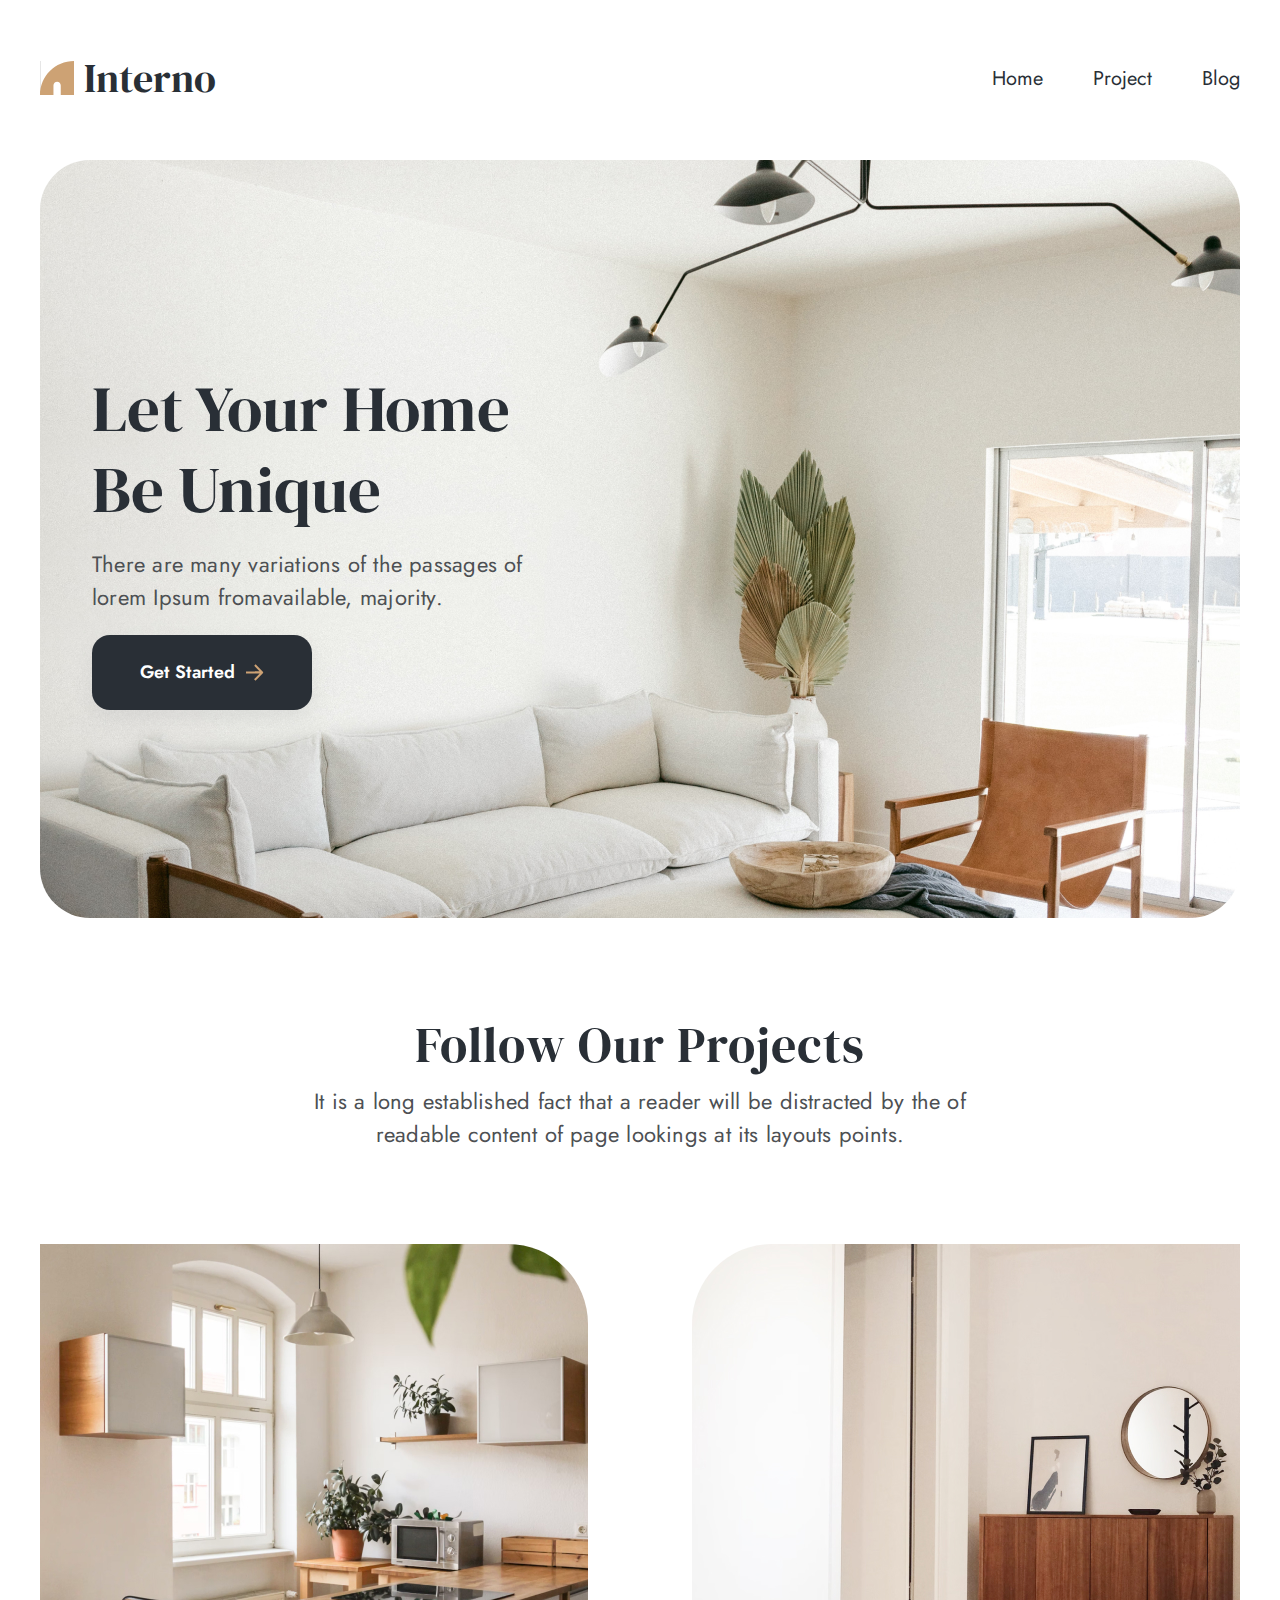
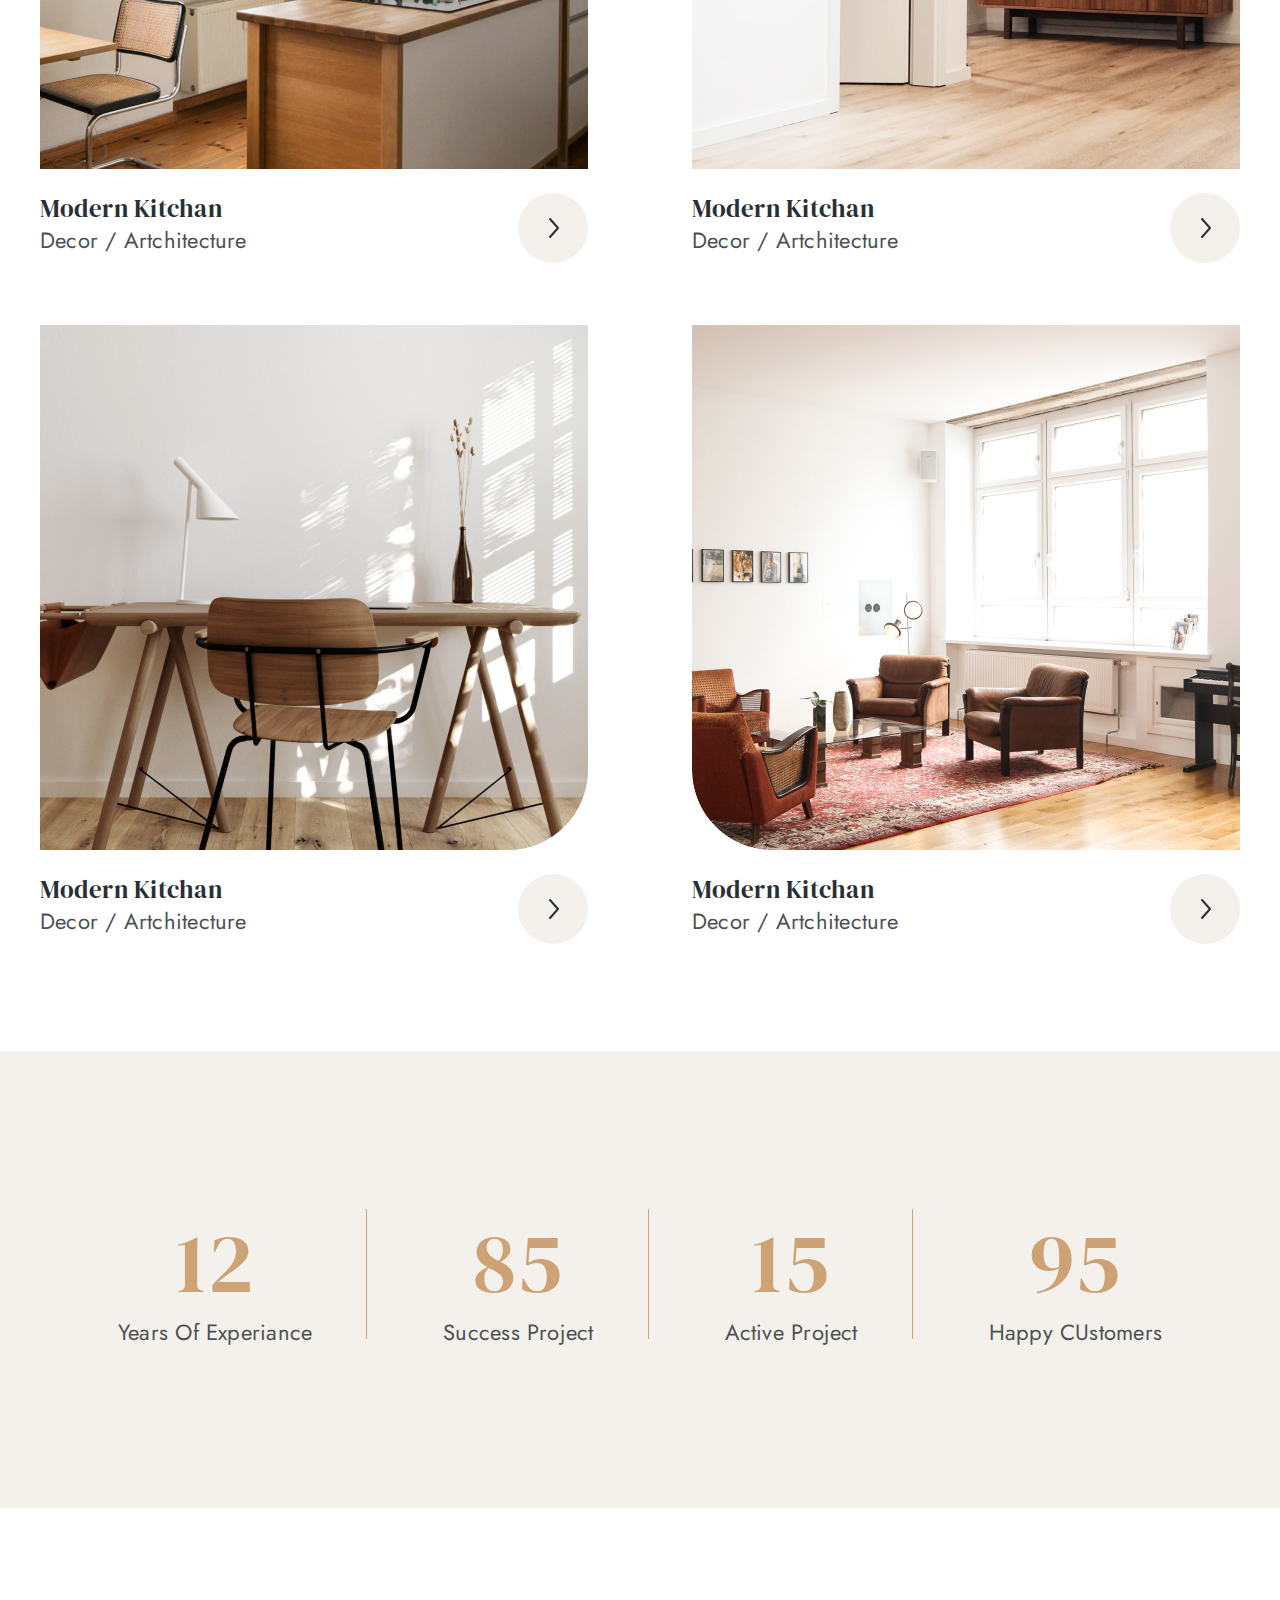
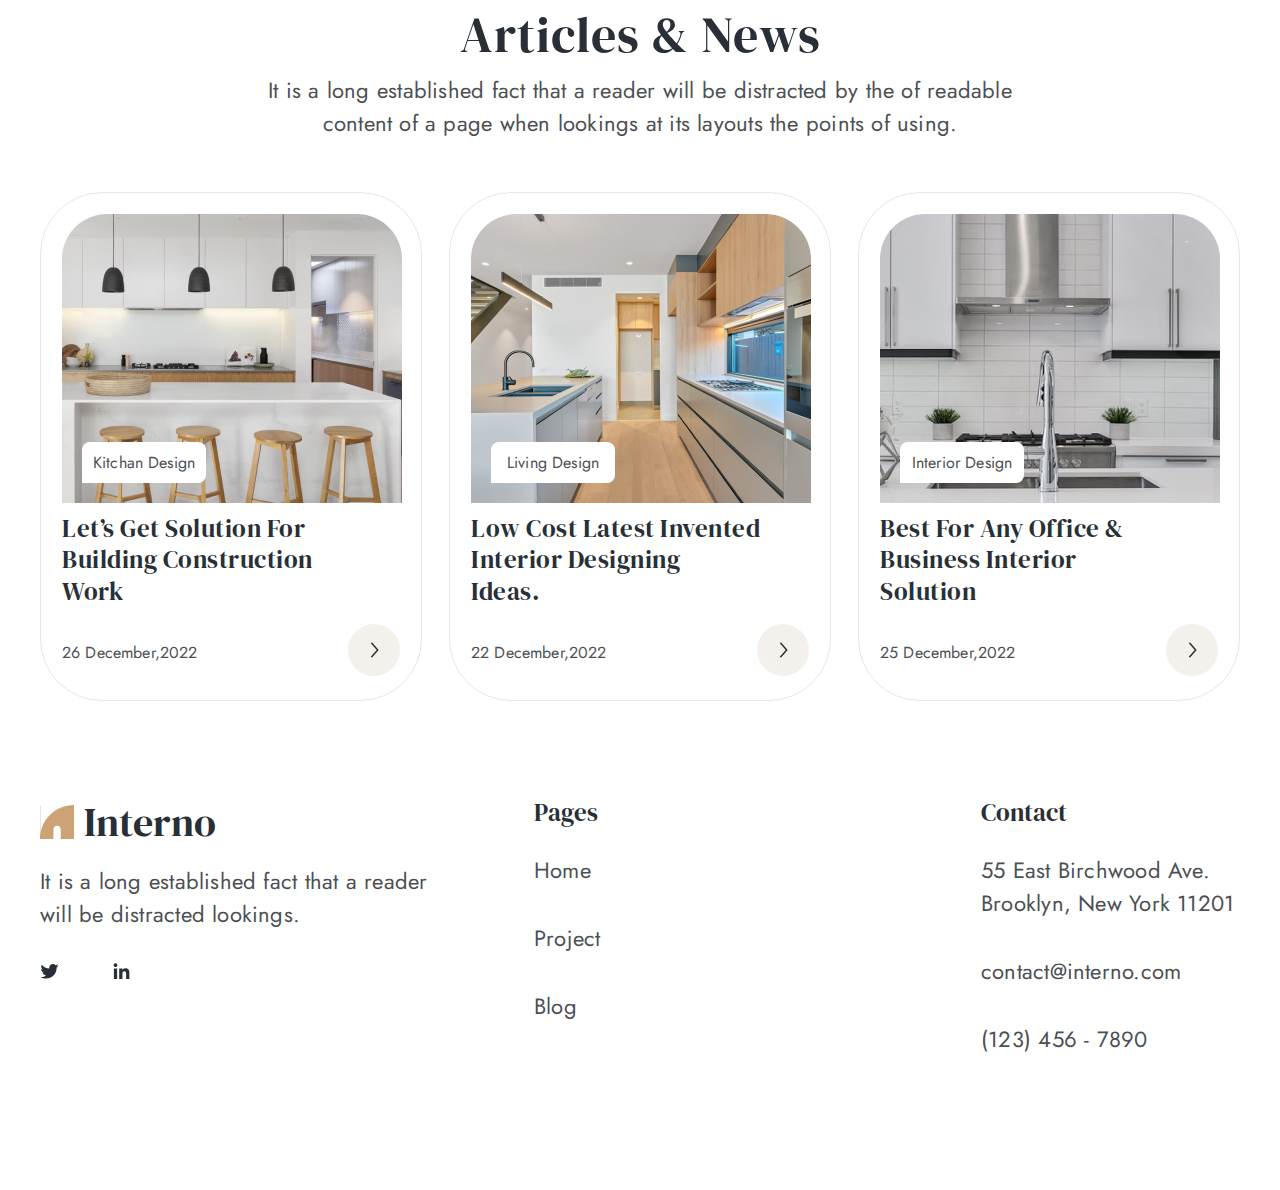
==== index.html @ dd5e8801 "feat: create index page, add content and styles" ====
<!doctype html>
<html lang="en">
<head>
    <meta charset="UTF-8">
    <meta name="viewport"
          content="width=device-width, user-scalable=no, initial-scale=1.0, maximum-scale=1.0, minimum-scale=1.0">
    <meta http-equiv="X-UA-Compatible" content="ie=edge">
    <link rel="preconnect" href="https://fonts.googleapis.com">
    <link rel="preconnect" href="https://fonts.gstatic.com" crossorigin>
    <link href="https://fonts.googleapis.com/css2?family=DM+Serif+Display&family=Jost:wght@400;600&display=swap" rel="stylesheet">
    <link rel="stylesheet" href="./style/style.css">
    <title>Document</title>
</head>
<body>
<header class="header container">
    <div class="logo">
        <img src="./img/icons/Logo.svg" alt="logo" class="logo">
        <p class="logo_text">Interno</p>
    </div>
    <div class="nav">
        <ul class="nav__lists">
            <li><a href="" class="nav__link">Home</a></li>
            <li><a href="" class="nav__link">Project</a></li>
            <li><a href="" class="nav__link">Blog</a></li>
        </ul>
    </div>
</header>
</body>
<main class="main">
    <section class="top container">
        <h1 class="title">Let Your Home
            Be Unique</h1>
        <p class="top__text">There are many variations of the passages of
            lorem Ipsum fromavailable, majority.</p>
        <div class="button">
            <div class="button_text">
                <p button__text>Get Started</p>
                <img src="./img/icons/arrow.svg">
            </div>
        </div>
    </section>
    <section class="ourProject container">
        <h2 class="subtitle">Follow Our Projects</h2>
        <p class="ourProject__text">It is a long established fact that a reader will be distracted by the of readable content of page  lookings at its layouts  points.</p>
        <div class="project__box">
            <div class="ourProject__elem">
                <div class="project__image project__image1"></div>
                 <div class="subcontent_box">
                     <div class="subtitle-box">
                         <h3 class="elem__subtitle">Modern Kitchan</h3>
                         <p class="elem__text">Decor / Artchitecture</p>
                     </div>
                     <div class="ourProject__btn">
                         <img src="./img/icons/project_btn.svg">
                     </div>
                 </div>
            </div>
            <div class="ourProject__elem">
                <div class="project__image project__image2"></div>
                 <div class="subcontent_box">
                     <div class="subtitle-box">
                         <h3 class="elem__subtitle">Modern Kitchan</h3>
                         <p class="elem__text">Decor / Artchitecture</p>
                     </div>
                     <div class="ourProject__btn">
                         <img src="./img/icons/project_btn.svg">
                     </div>
                 </div>
            </div>
            <div class="ourProject__elem">
                <div class="project__image project__image3"></div>
                 <div class="subcontent_box">
                     <div class="subtitle-box">
                         <h3 class="elem__subtitle">Modern Kitchan</h3>
                         <p class="elem__text">Decor / Artchitecture</p>
                     </div>
                     <div class="ourProject__btn">
                         <img src="./img/icons/project_btn.svg">
                     </div>
                 </div>
            </div>
            <div class="ourProject__elem">
                <div class="project__image project__image4"></div>
                 <div class="subcontent_box">
                     <div class="subtitle-box">
                         <h3 class="elem__subtitle">Modern Kitchan</h3>
                         <p class="elem__text">Decor / Artchitecture</p>
                     </div>
                     <div class="ourProject__btn">
                         <img src="./img/icons/project_btn.svg">
                     </div>
                 </div>
            </div>
        </div>
    </section>
    <div class="counter_bg">
        <div class="counter container">
            <div class="counter__elem">
                <div class="counter-box">
                    <p class="counter__value">12</p>
                    <p class="counter__text">Years Of Experiance</p>
                </div>
            </div>
            <div class="counter__elem">
                <div class="counter-box">
                    <p class="counter__value">85</p>
                    <p class="counter__text">Success Project</p>
                </div>
            </div>
            <div class="counter__elem">
                <div class="counter-box">
                    <p class="counter__value">15</p>
                    <p class="counter__text">Active Project</p>
                </div>
            </div>
            <div class="counter__elem">
                <div class="counter-box">
                    <p class="counter__value">95</p>
                    <p class="counter__text">Happy CUstomers</p>
                </div>
            </div>
        </div>
    </div>
    <section class="articles container">
        <h2 class="subtitle">Articles & News</h2>
        <p class="article__text">It is a long established fact that a reader will be distracted by the of readable content of a page when lookings at its layouts the points of using.</p>
        <div class="articles__cards">
            <div class="articles__elem">
                <div class="articles__image articles__image1">
                    <div class="articles__label">
                        <div class="label__text">Kitchan Design</div>
                    </div>
                </div>
                <div class="articles__subtitle">Let’s Get Solution For Building Construction<br>Work</div>
                <div class="date_btn-box">
                    <div class="articles__date">26 December,2022 </div>
                    <div class="articles__btn"><img class="articles__btn" src="./img/icons/project_btn.svg" alt=""></div>
                </div>
            </div>
            <div class="articles__elem">
                <div class="articles__image articles__image2">
                    <div class="articles__label">
                        <div class="label__text">Living Design</div>
                    </div>
                </div>
                <div class="articles__subtitle">Low Cost Latest Invented Interior Designing<br>
                    Ideas.</div>
                <div class="date_btn-box">
                    <div class="articles__date">22 December,2022 </div>
                    <div class="articles__btn"><img class="articles__btn" src="./img/icons/project_btn.svg" alt=""></div>
                </div>
            </div>
            <div class="articles__elem">
                <div class="articles__image articles__image3">
                    <div class="articles__label">
                        <div class="label__text">Interior Design</div>
                    </div>
                </div>
                <div class="articles__subtitle">Best For Any Office & Business Interior<br>
                    Solution</div>
                <div class="date_btn-box">
                    <div class="articles__date">25 December,2022 </div>
                    <div class="articles__btn"><img class="articles__btn" src="./img/icons/project_btn.svg" alt=""></div>
                </div>
            </div>
        </div>
    </section>
</main>
<footer class="footer container">
    <div class="footer__content">
        <div class="logo">
            <img src="./img/icons/Logo.svg" alt="logo" class="logo">
            <p class="logo_text">Interno</p>
        </div>
        <p class="footer__text text-margin">
            It is a long established fact that a reader will be distracted lookings.
        </p>
        <ul class="footer__links">
            <li>
                <a href="#">
                    <svg width="19" height="16" viewBox="0 0 19 16" fill="none" xmlns="http://www.w3.org/2000/svg">
                    <path d="M16.6367 4.59375C17.3398 4.06641 17.9727 3.43359 18.4648 2.69531C17.832 2.97656 17.0938 3.1875 16.3555 3.25781C17.1289 2.80078 17.6914 2.09766 17.9727 1.21875C17.2695 1.64062 16.4609 1.95703 15.6523 2.13281C14.9492 1.39453 14 0.972656 12.9453 0.972656C10.9062 0.972656 9.25391 2.625 9.25391 4.66406C9.25391 4.94531 9.28906 5.22656 9.35938 5.50781C6.30078 5.33203 3.55859 3.85547 1.73047 1.64062C1.41406 2.16797 1.23828 2.80078 1.23828 3.50391C1.23828 4.76953 1.87109 5.89453 2.89062 6.5625C2.29297 6.52734 1.69531 6.38672 1.20312 6.10547V6.14062C1.20312 7.93359 2.46875 9.41016 4.15625 9.76172C3.875 9.83203 3.52344 9.90234 3.20703 9.90234C2.96094 9.90234 2.75 9.86719 2.50391 9.83203C2.96094 11.3086 4.33203 12.3633 5.94922 12.3984C4.68359 13.3828 3.10156 13.9805 1.37891 13.9805C1.0625 13.9805 0.78125 13.9453 0.5 13.9102C2.11719 14.9648 4.05078 15.5625 6.16016 15.5625C12.9453 15.5625 16.6367 9.97266 16.6367 5.08594C16.6367 4.91016 16.6367 4.76953 16.6367 4.59375Z" fill="#292F36"/>
                </svg>
                </a>
            </li>
            <li>
                <a href="#">
                    <svg width="17" height="16" viewBox="0 0 17 16" fill="none" xmlns="http://www.w3.org/2000/svg">
                        <path d="M4.14062 16V5.48828H0.871094V16H4.14062ZM2.48828 4.08203C3.54297 4.08203 4.38672 3.20312 4.38672 2.14844C4.38672 1.12891 3.54297 0.285156 2.48828 0.285156C1.46875 0.285156 0.625 1.12891 0.625 2.14844C0.625 3.20312 1.46875 4.08203 2.48828 4.08203ZM16.3398 16H16.375V10.2344C16.375 7.42188 15.7422 5.24219 12.4375 5.24219C10.8555 5.24219 9.80078 6.12109 9.34375 6.92969H9.30859V5.48828H6.17969V16H9.44922V10.7969C9.44922 9.42578 9.69531 8.125 11.3828 8.125C13.0703 8.125 13.1055 9.67188 13.1055 10.9023V16H16.3398Z" fill="#292F36"/>
                    </svg>
                </a>
            </li>
        </ul>
    </div>
    <div class="footer__pages">
        <p class="footer__title">Pages</p>
        <ul class="footer__pages-flex">
            <li><a class="footer__text" href="#">Home</a></li>
            <li><a class="footer__text" href="#">Project</a></li>
            <li><a class="footer__text" href="#">Blog</a></li>
        </ul>
    </div>
    <div class="footer__services"></div>
    <div class="footer__contacts">
        <p class="footer__title">Contact</p>
        <div class="footer__contacts-flex">
            <a class="footer__text contacts-text" href="#">55 East Birchwood Ave. Brooklyn, New York 11201</a>
            <a class="footer__text" href="mailto:polinaoioi67@gmail.com">contact@interno.com
            </a>
            <a class="footer__text" href="tel:+90000000">(123) 456 - 7890</a>
        </div>
    </div>
</footer>
</html>
---- style/style.css ----
* {
    margin: 0;
    padding: 0;
    box-sizing: border-box;
}
body {
    font-weight: 400;
    /*font-family: 'DM Serif Display', serif;*/
    font-family: 'Jost', sans-serif;
}

.container {
    max-width: 1240px;
    padding: 0 20px;
    margin: 0 auto;
}
.header {
    height: 156px;
    margin-bottom: 4px;
    align-items: center;
    display: flex;
    justify-content: space-between;
}
.logo {
    display: flex;
    align-items: center;
    gap: 10px;
}
.logo_text {
    color: #292F36;
    font-family: 'DM Serif Display', serif;
    font-size: 40px;
    font-style: normal;
    font-weight: 400;
    line-height: 125%;
}
.nav__lists {
    color: #292F36;
    font-size: 20px;
    font-style: normal;
    font-weight: 400;
    line-height: 125%;
    display: flex;
    gap: 50px;

}
li {
    list-style-type: none;
}
a {
    text-decoration: none;
    color: #292F36;
}
a:active {
    color: #292F36;
}

.top {
    max-width: 1200px;
    height: 758px;
    background: url(../img/index_image/top_bg.png), lightgray 50% / cover no-repeat;
    border-radius: 50px;
    padding-top: 208px;
    padding-left: 52px;
    margin-bottom: 96px;
}
.title {
    margin-bottom: 18px;
    color: #292F36;
    font-family: 'DM Serif Display', serif;
    font-size: 65px;
    font-weight: 400;
    line-height: 125%;
    width: 434px;
    height: 162px;
}
.top__text, .ourProject__text {
    width: 433px;
    color: #4D5053;
    font-size: 22px;
    font-style: normal;
    font-weight: 400;
    line-height: 150%;
    letter-spacing: 0.22px;
    margin-bottom: 21px;
}
.button {
    width: 220px;
    padding: 26px 0 26px 0;
    display: flex;
    justify-content: center;
    align-items: center;
    border-radius: 18px;
    background: #292F36;
    box-shadow: 0 10px 20px 0 rgba(192, 192, 192, 0.35);
}
.button_text {
    display: flex;
    gap: 10px;
    color: #FFF;
    text-align: center;
    font-size: 18px;
    font-weight: 600;
    line-height: 125%; /* 22.5px */
    letter-spacing: 0.36px;
}
.ourProject {
    display: flex;
    flex-direction: column;
    align-items: center;
    padding-bottom: 101px;
}
.subtitle {
    color: #292F36;
    text-align: center;
    font-family: 'DM Serif Display', serif;
    font-size: 50px;
    font-weight: 400;
    line-height: 125%;
    letter-spacing: 1px;
    margin-bottom: 8px;
}
.ourProject__text {
    text-align: center;
    width: 737px;
    margin-bottom: 93px;

}
.project__box {
    display: flex;
    justify-content: space-between;
    flex-wrap: wrap;
    row-gap: 56px;
}
.project__image {
    width: 548px;
    height: 525px;
    margin-bottom: 24px;
}
.project__image1 {
    border-radius: 0 80px 0 0;
    background: url(../img/index_image/project_1.jpg), lightgray 50% / cover no-repeat;
}
.project__image2 {
    border-radius: 80px 0 0  0;
    background: url(../img/index_image/project_2.jpg), lightgray 50% / cover no-repeat;
}
.project__image3 {
    border-radius: 0 0 80px 0;
    background: url(../img/index_image/project_3.jpg), lightgray 50% / cover no-repeat;
}
.project__image4 {
    border-radius: 0 0 0 80px;
    background: url(../img/index_image/project_4.jpg), lightgray 50% / cover no-repeat;
}
.elem__subtitle {
    color: #292F36;
    font-family: 'DM Serif Display', serif;
    font-size: 25px;
    font-style: normal;
    font-weight: 400;
    line-height: 125%; /* 31.25px */
    letter-spacing: 0.5px;
}
.elem__text {
    color: #4D5053;
    font-size: 22px;
    font-style: normal;
    font-weight: 400;
    line-height: 150%;
    letter-spacing: 0.22px;
}
.subcontent_box {
    display: flex;
    justify-content: space-between;
}
.counter_bg {
    background-color: #F4F0EC;
    margin-bottom: 96px;
}

.counter {
    display: flex;
    justify-content: center;
    align-items: center;
    gap: 76px;
    height: 457px;
}
.counter__elem:not(:last-of-type):after {
    content: '';
    display: inline-block;
    margin-left: 54px;
    height: 130px;
    background: #CDA274;
    width: 1px;
}
.counter__elem {
    display: flex;
}
.counter-box {
    display: flex;
    flex-direction: column;
    align-items: center;
}
.counter__value {
    color: #CDA274;
    font-family: 'DM Serif Display', serif;
    font-size: 85px;
    font-weight: 400;
    line-height: 125%; /* 106.25px */
    letter-spacing: 1.7px;
}
.counter__text {
    color: #4D5053;
    text-align: center;
    font-size: 22px;
    font-style: normal;
    font-weight: 400;
    line-height: 150%; /* 33px */
    letter-spacing: 0.22px;
}
/* articles*/
.articles {
    display: flex;
    flex-direction: column;
    align-items: center;
    margin-bottom: 96px;
}
.articles__cards {
    display: flex;
    justify-content: center;
    gap: 27px;
}
.article__text {
    width: 811px;
    margin-bottom: 52px;
    text-align: center;
    color: #4D5053;
    font-size: 22px;
    font-weight: 400;
    line-height: 150%;
    letter-spacing: 0.22px;
}
.articles__elem {
    width: 382px;
    display: inline-block;
    padding: 21px;
    border-radius: 62px;
    border: 1px solid #E7E7E7;
}
.articles__image {
    margin-bottom: 10px;
    padding-top: 228px;
    width: 340px;
    height: 289px;
    border-radius: 45px 45px 0 0;

}
.articles__image1 {
    background: url(../img/index_image/articles_img1.png), lightgray 50% / cover no-repeat;
}
.articles__image2 {
    background: url(../img/index_image/articles_img2.png), lightgray 50% / cover no-repeat;
}
.articles__image3 {
    background: url(../img/index_image/articles_img3.png), lightgray 50% / cover no-repeat;
}
.articles__label {
    margin-left: 20px;
    display: flex;
    align-items: center;
    justify-content: center;
    width: 124px;
    height: 41px;
    border-radius: 8px 8px 8px 0;
    background: #FFF;
    color: #4D5053;
    font-size: 16px;
    font-weight: 400;
    line-height: 150%;
    letter-spacing: 0.16px;
    text-transform: capitalize;
}
.articles__subtitle {
    width: 300px;
    margin-bottom: 20px;
    color: #292F36;
    font-family: 'DM Serif Display', serif;
    font-size: 25px;
    font-weight: 400;
    line-height: 125%; /* 31.25px */
    letter-spacing: 0.5px;
}
.date_btn-box {
    display: flex;
    justify-content: space-between;
    align-items: center;
    height: 52px;
}
.articles__date {
    color: #4D5053;
    font-size: 16px;
    font-weight: 400;
    line-height: 150%;
    letter-spacing: 0.16px;
    text-transform: capitalize;
}
.articles__btn{
    width: 52px;
}
/*footer*/
.footer {
    display: flex;
    gap: 101px;
    padding-bottom: 134px;
}
.footer__content {
    width: 393px;
}
.footer__text {
    width: 393px;
    color: #4D5053;
    font-size: 22px;
    font-weight: 400;
    line-height: 150%;
    letter-spacing: 0.22px;
}
.text-margin {
    margin-top: 18px;
    margin-bottom: 31px;
}
.footer__links {
    display: flex;
    gap: 54px;
}
.footer__title {
    color: #292F36;
    font-family: 'DM Serif Display', serif;
    font-size: 25px;
    font-style: normal;
    font-weight: 400;
    line-height: 125%;
    margin-bottom: 26px;
}
.footer__contacts {
    width: 258px;
}
.footer__pages {
    width: 125px;
}
.footer__pages-flex, .footer__contacts-flex {
    display: flex;
    flex-direction: column;
    gap: 35px;
}
.footer__contacts-flex {
    width: 258px;
}
.contacts-text {
    width: 258px;
}
.footer__services {
    width: 120px;
}
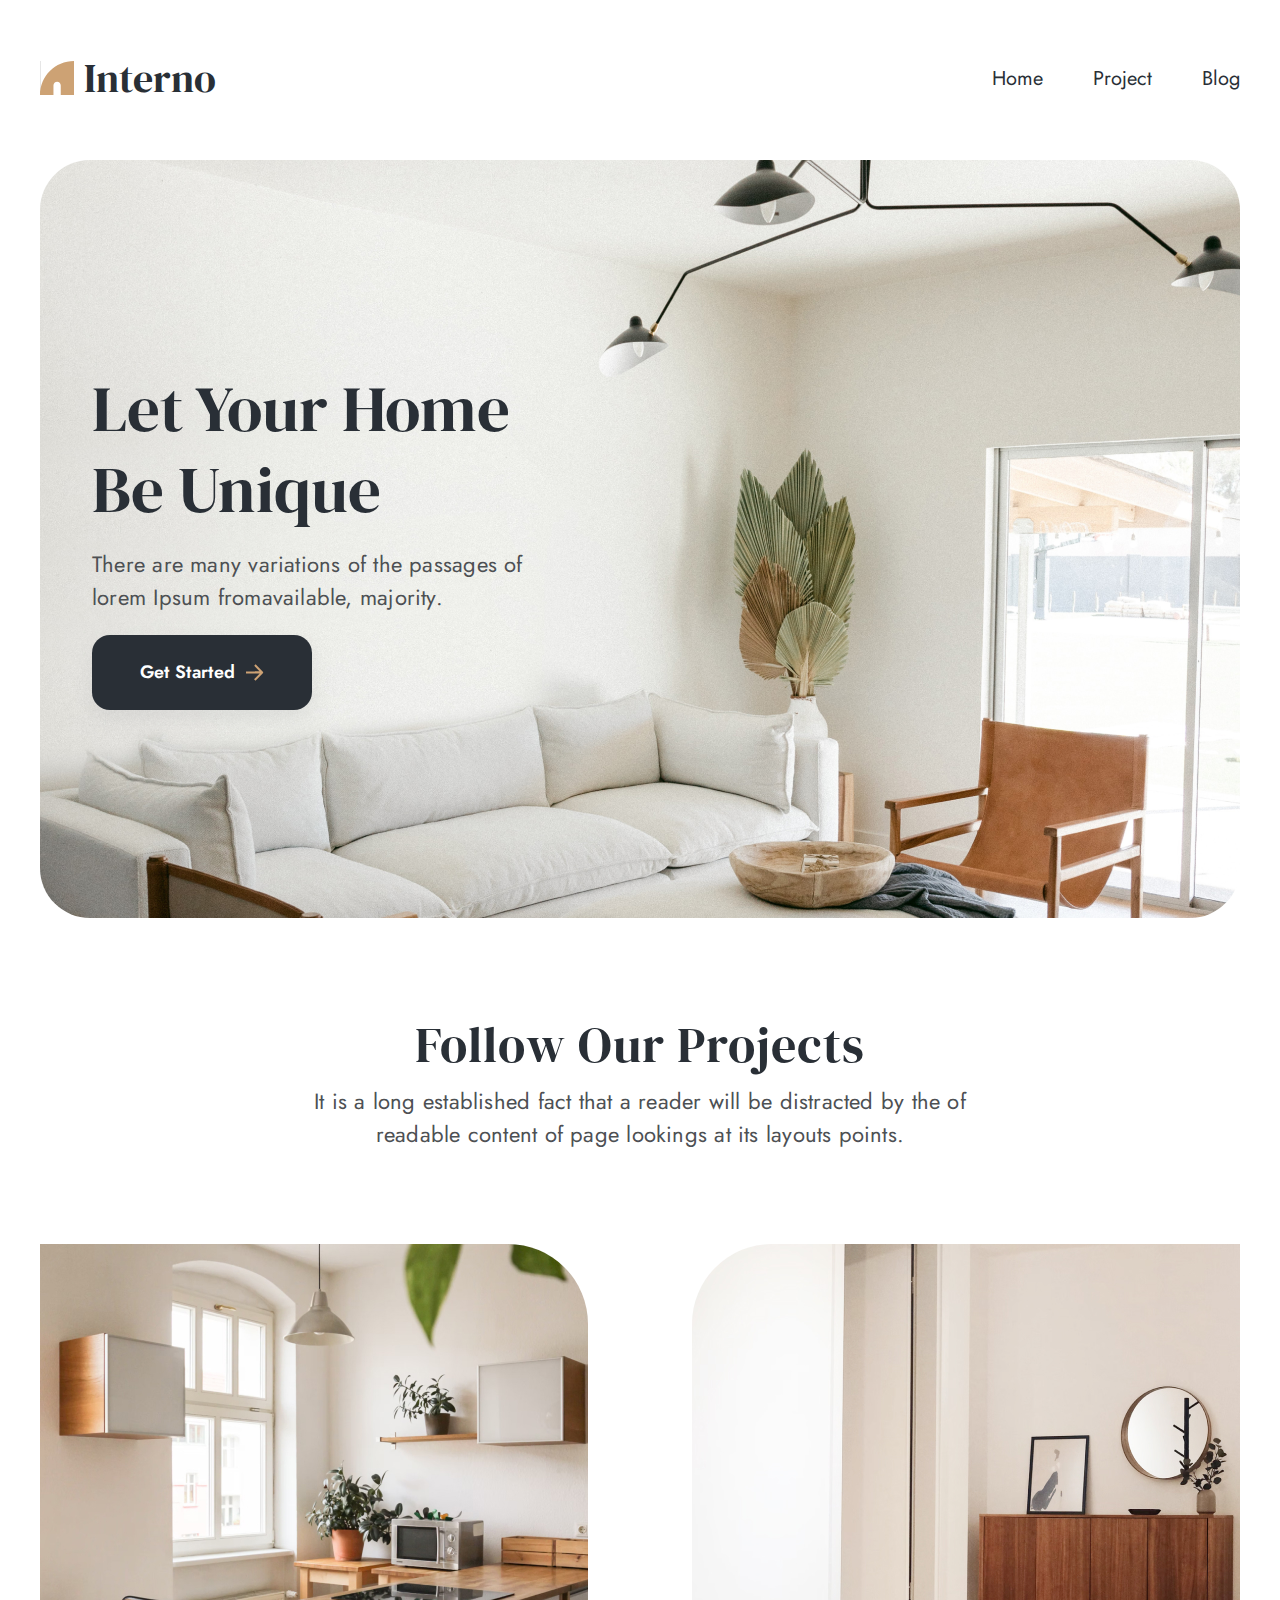
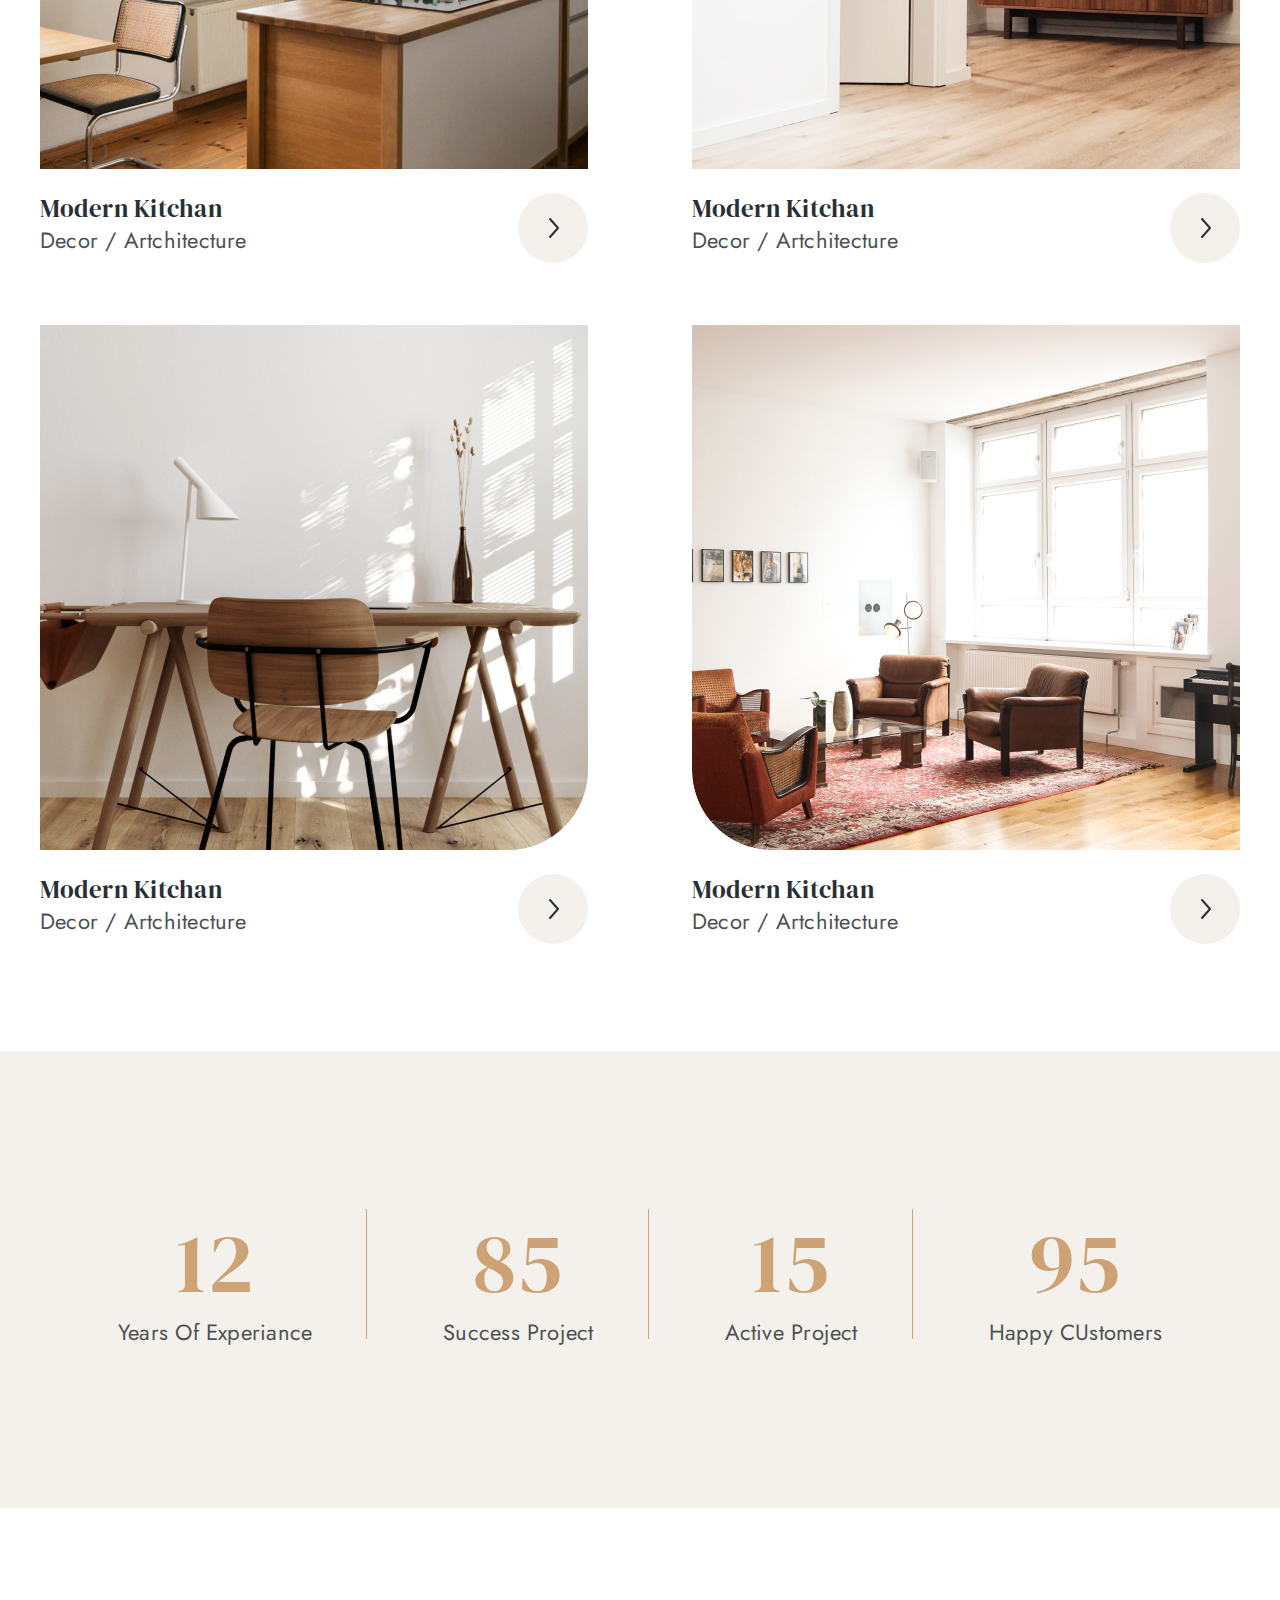
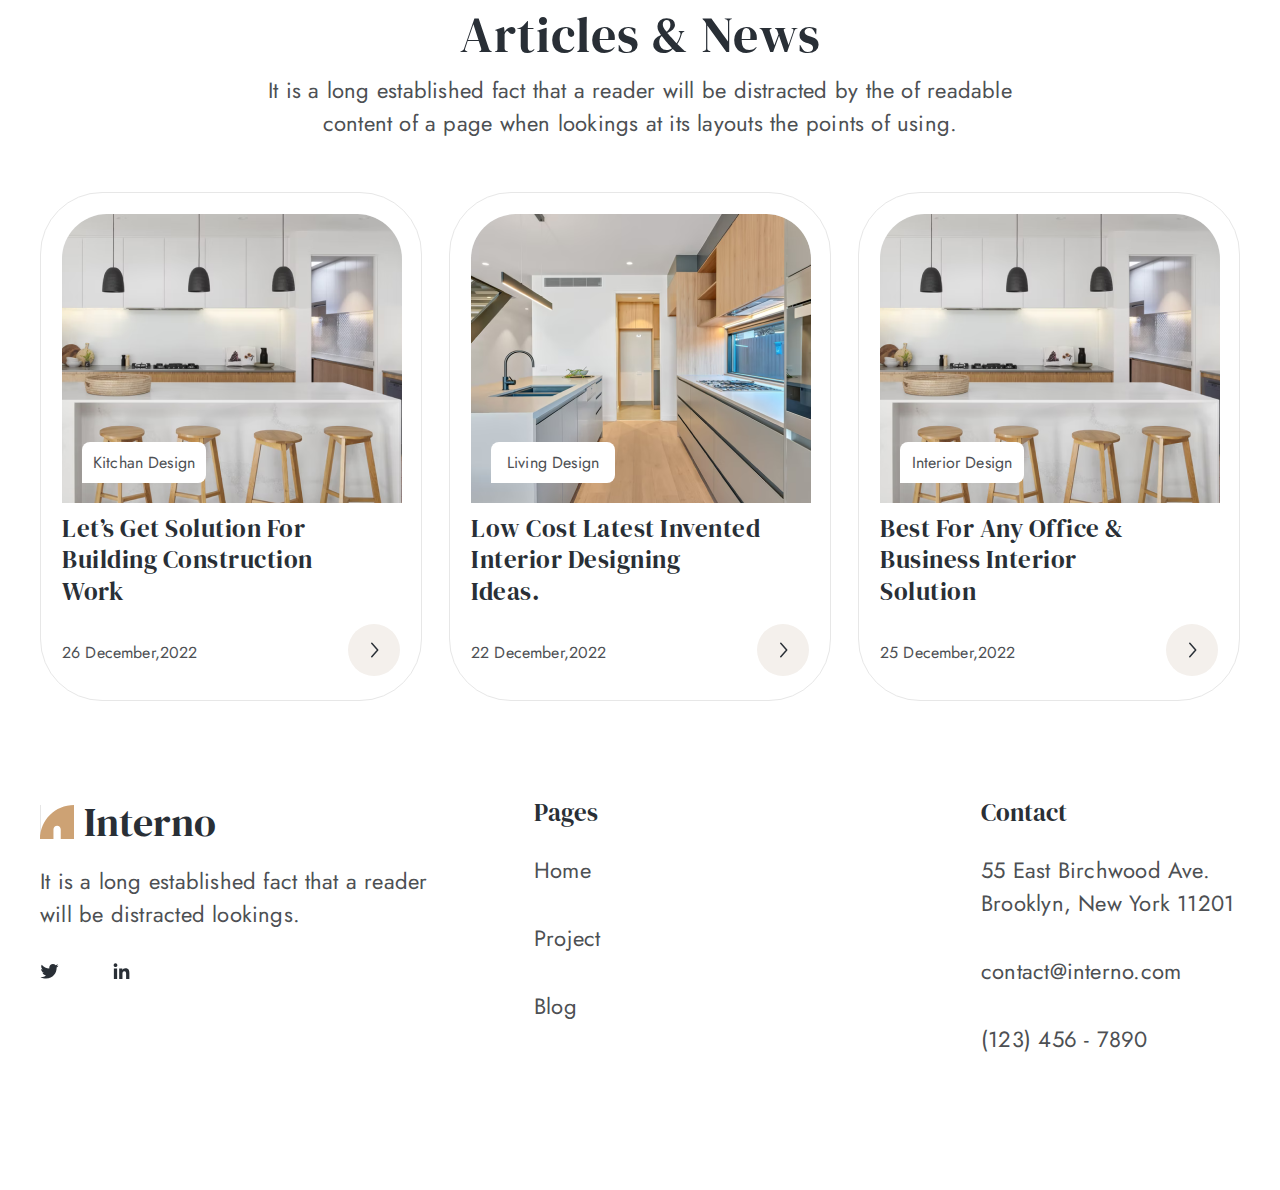
==== commit 78112724: "feat: create page blog, add content and styles" ====
--- a/index.html
+++ b/index.html
@@ -19,13 +19,12 @@
     </div>
     <div class="nav">
         <ul class="nav__lists">
-            <li><a href="" class="nav__link">Home</a></li>
-            <li><a href="" class="nav__link">Project</a></li>
-            <li><a href="" class="nav__link">Blog</a></li>
+            <li><a href="index.html" class="nav__link">Home</a></li>
+            <li><a href="#" class="nav__link">Project</a></li>
+            <li><a href="blog.html" class="nav__link">Blog</a></li>
         </ul>
     </div>
 </header>
-</body>
 <main class="main">
     <section class="top container">
         <h1 class="title">Let Your Home
@@ -151,7 +150,7 @@
                 </div>
             </div>
             <div class="articles__elem">
-                <div class="articles__image articles__image3">
+                <div class="articles__image articles__image3" style="background-image: url(img/index_image/articles_img1.png)">
                     <div class="articles__label">
                         <div class="label__text">Interior Design</div>
                     </div>
@@ -211,4 +210,5 @@
         </div>
     </div>
 </footer>
+</body>
 </html>--- a/style/style.css
+++ b/style/style.css
@@ -220,6 +220,7 @@
     letter-spacing: 0.22px;
 }
 /* articles*/
+
 .articles {
     display: flex;
     flex-direction: column;
@@ -228,6 +229,7 @@
 }
 .articles__cards {
     display: flex;
+    flex-wrap: wrap;
     justify-content: center;
     gap: 27px;
 }
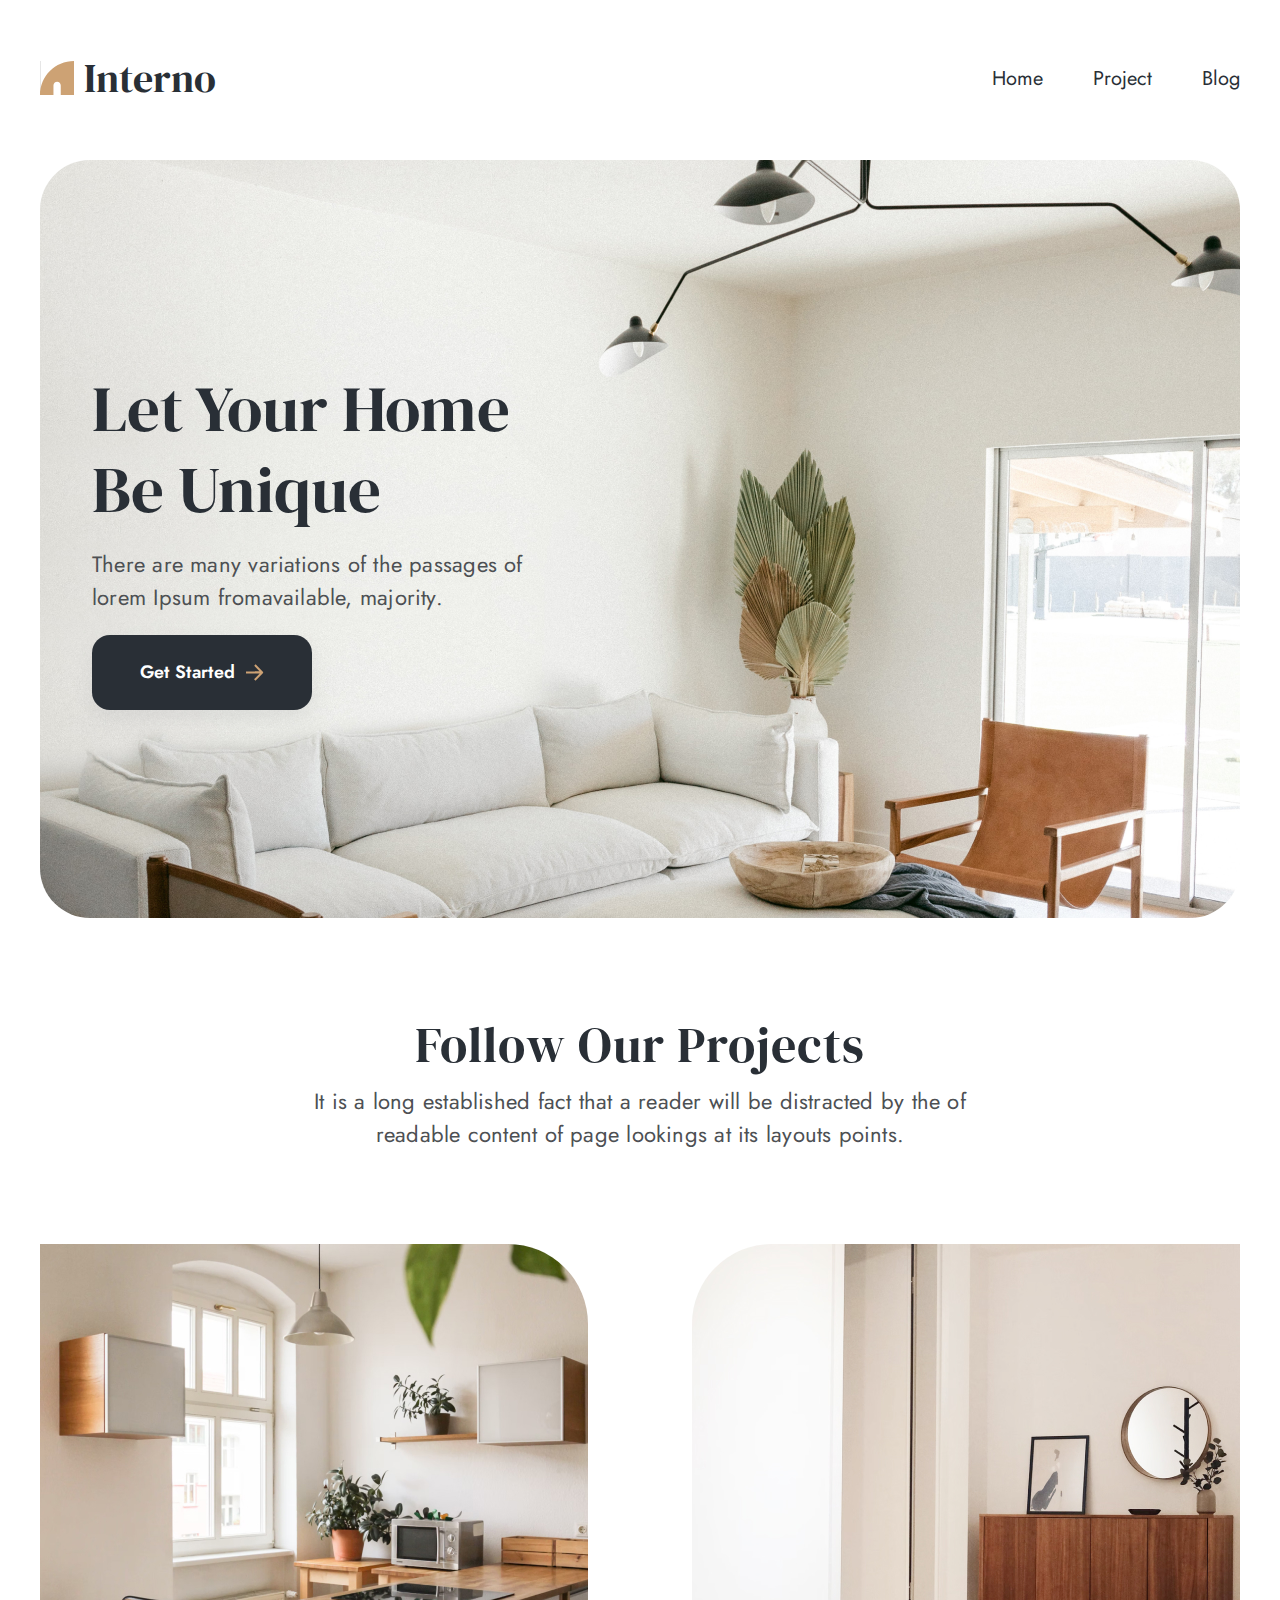
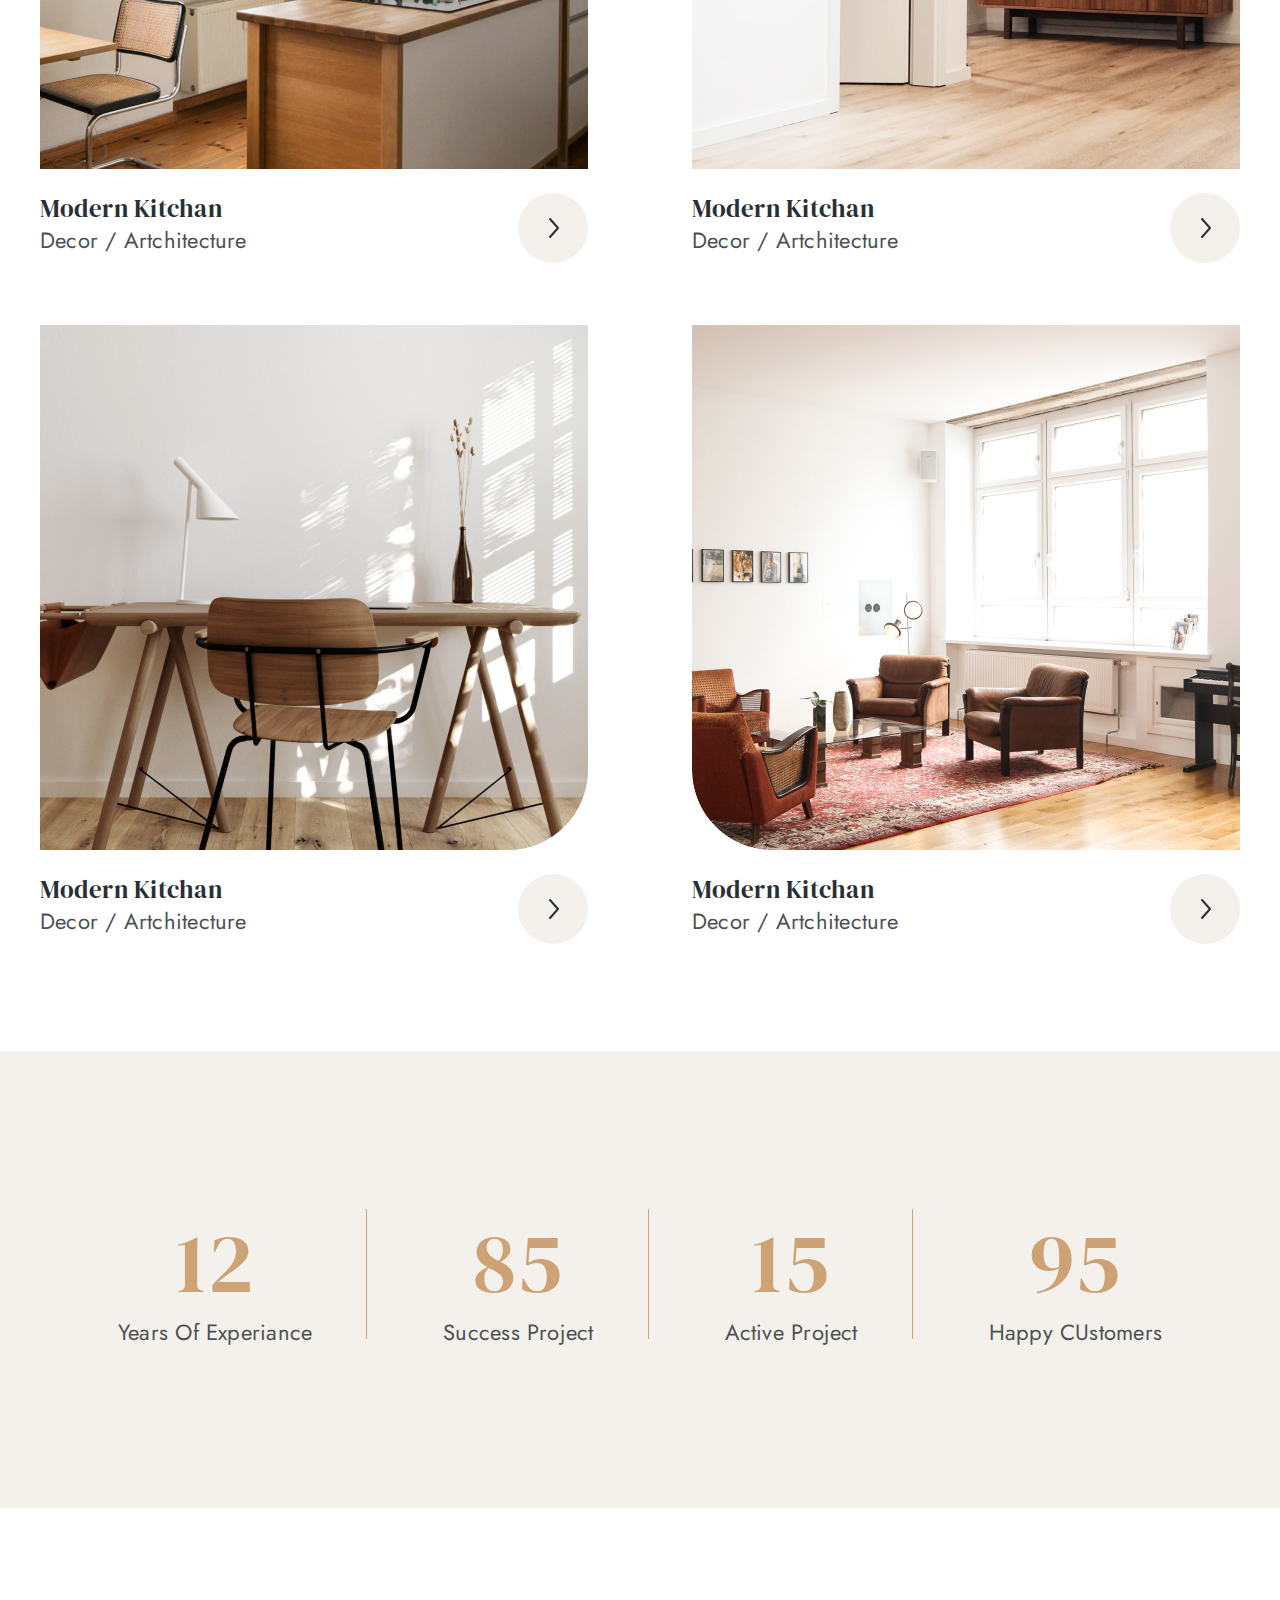
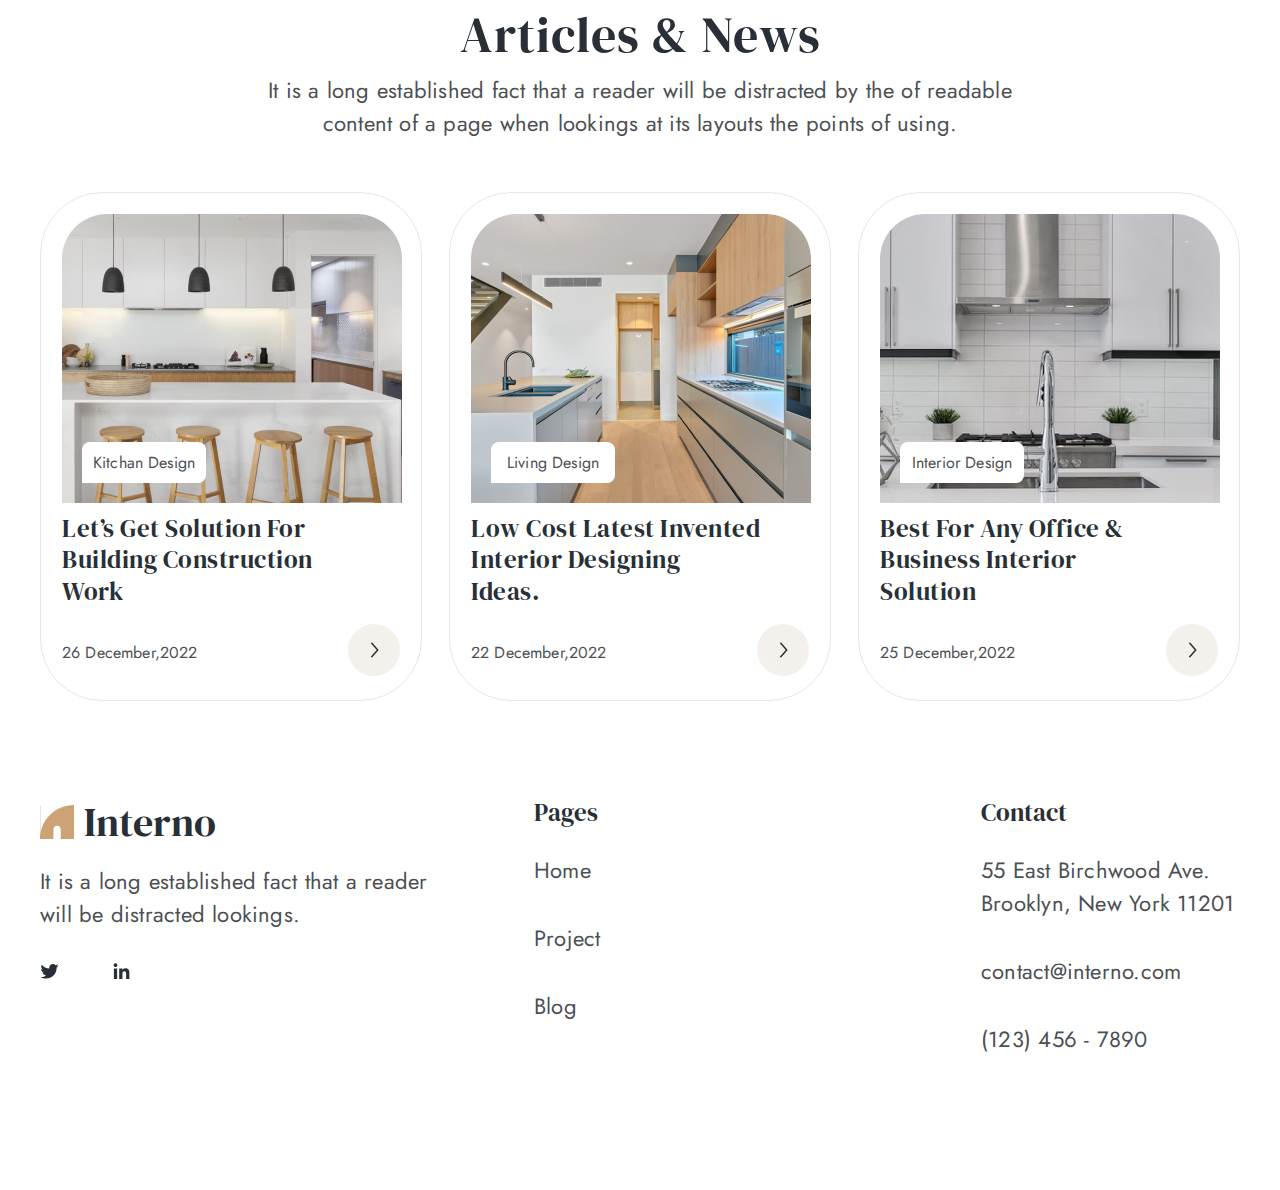
==== commit 6c319ebb: "Merge pull request #2 from Polina351/homework_1" ====
--- a/index.html
+++ b/index.html
@@ -19,12 +19,13 @@
     </div>
     <div class="nav">
         <ul class="nav__lists">
-            <li><a href="index.html" class="nav__link">Home</a></li>
-            <li><a href="#" class="nav__link">Project</a></li>
-            <li><a href="blog.html" class="nav__link">Blog</a></li>
+            <li><a href="" class="nav__link">Home</a></li>
+            <li><a href="" class="nav__link">Project</a></li>
+            <li><a href="" class="nav__link">Blog</a></li>
         </ul>
     </div>
 </header>
+</body>
 <main class="main">
     <section class="top container">
         <h1 class="title">Let Your Home
@@ -150,7 +151,7 @@
                 </div>
             </div>
             <div class="articles__elem">
-                <div class="articles__image articles__image3" style="background-image: url(img/index_image/articles_img1.png)">
+                <div class="articles__image articles__image3">
                     <div class="articles__label">
                         <div class="label__text">Interior Design</div>
                     </div>
@@ -210,5 +211,4 @@
         </div>
     </div>
 </footer>
-</body>
 </html>--- a/style/style.css
+++ b/style/style.css
@@ -220,7 +220,6 @@
     letter-spacing: 0.22px;
 }
 /* articles*/
-
 .articles {
     display: flex;
     flex-direction: column;
@@ -229,7 +228,6 @@
 }
 .articles__cards {
     display: flex;
-    flex-wrap: wrap;
     justify-content: center;
     gap: 27px;
 }
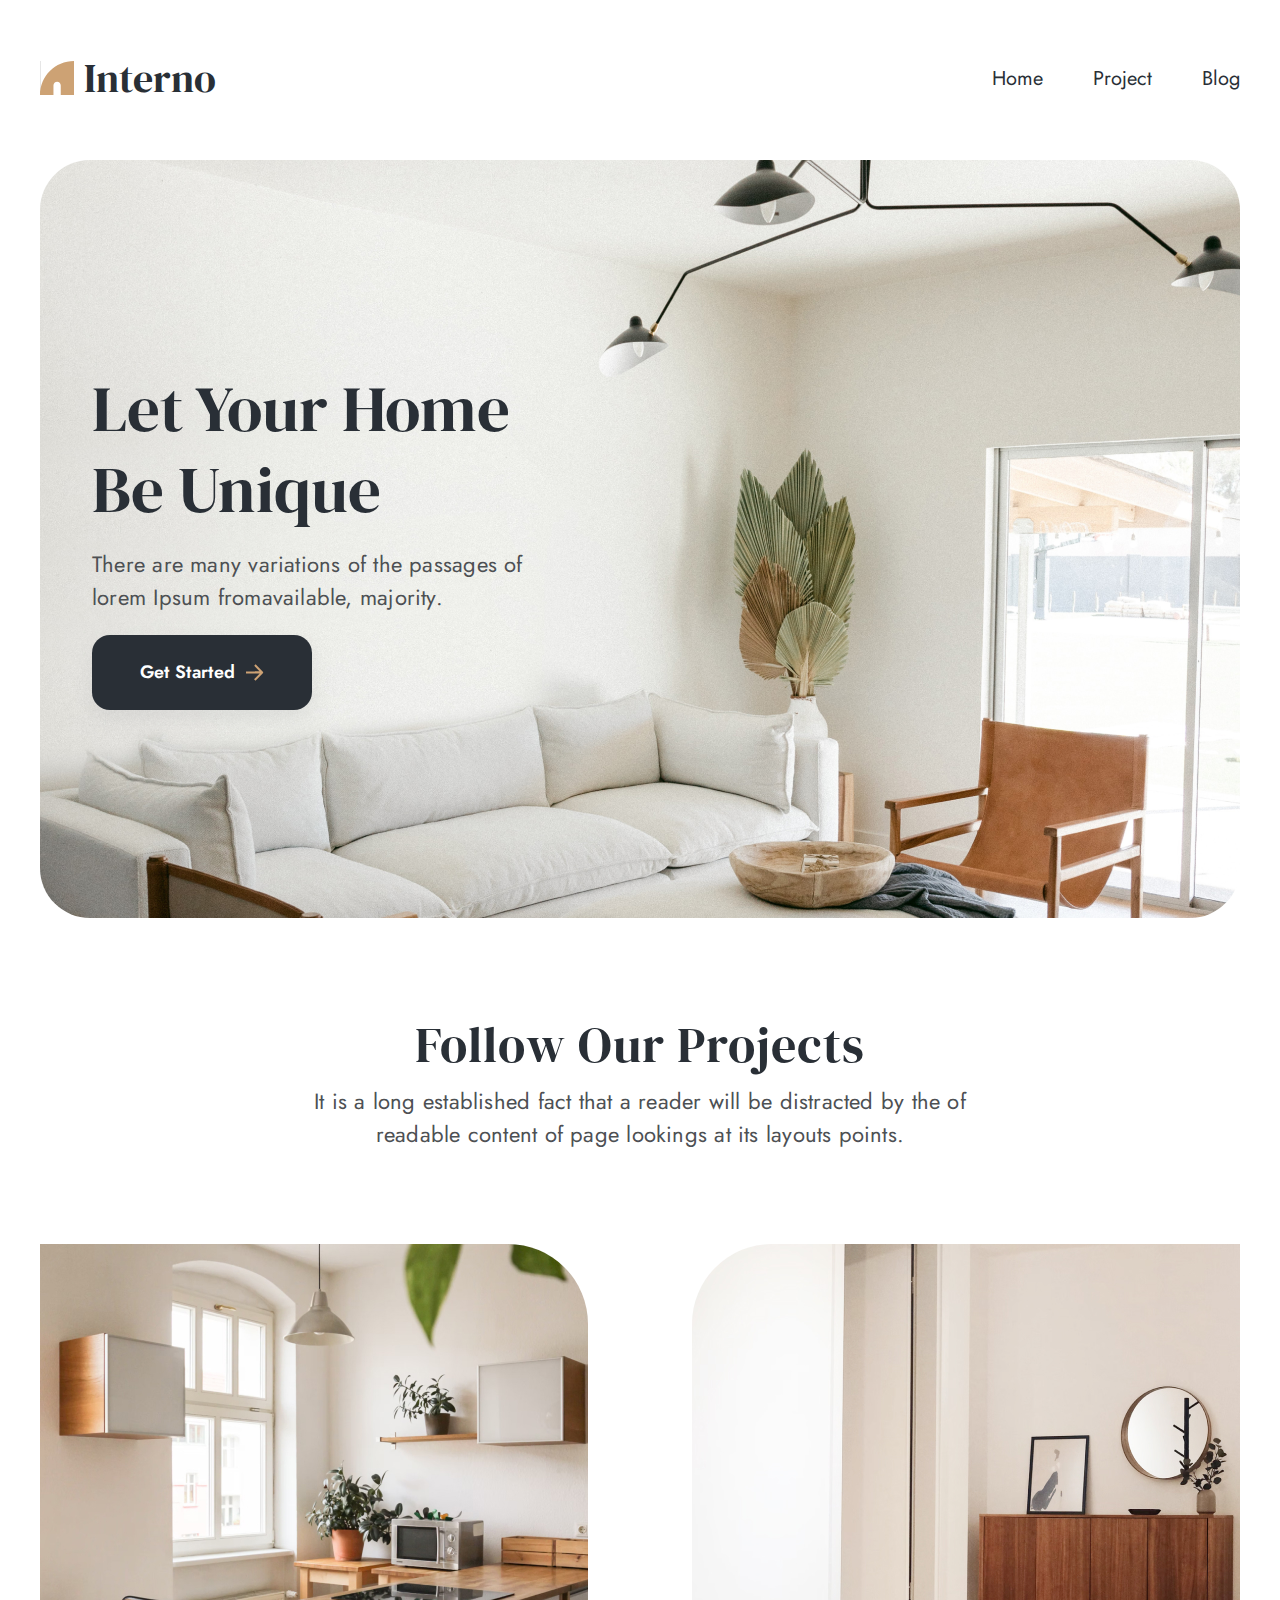
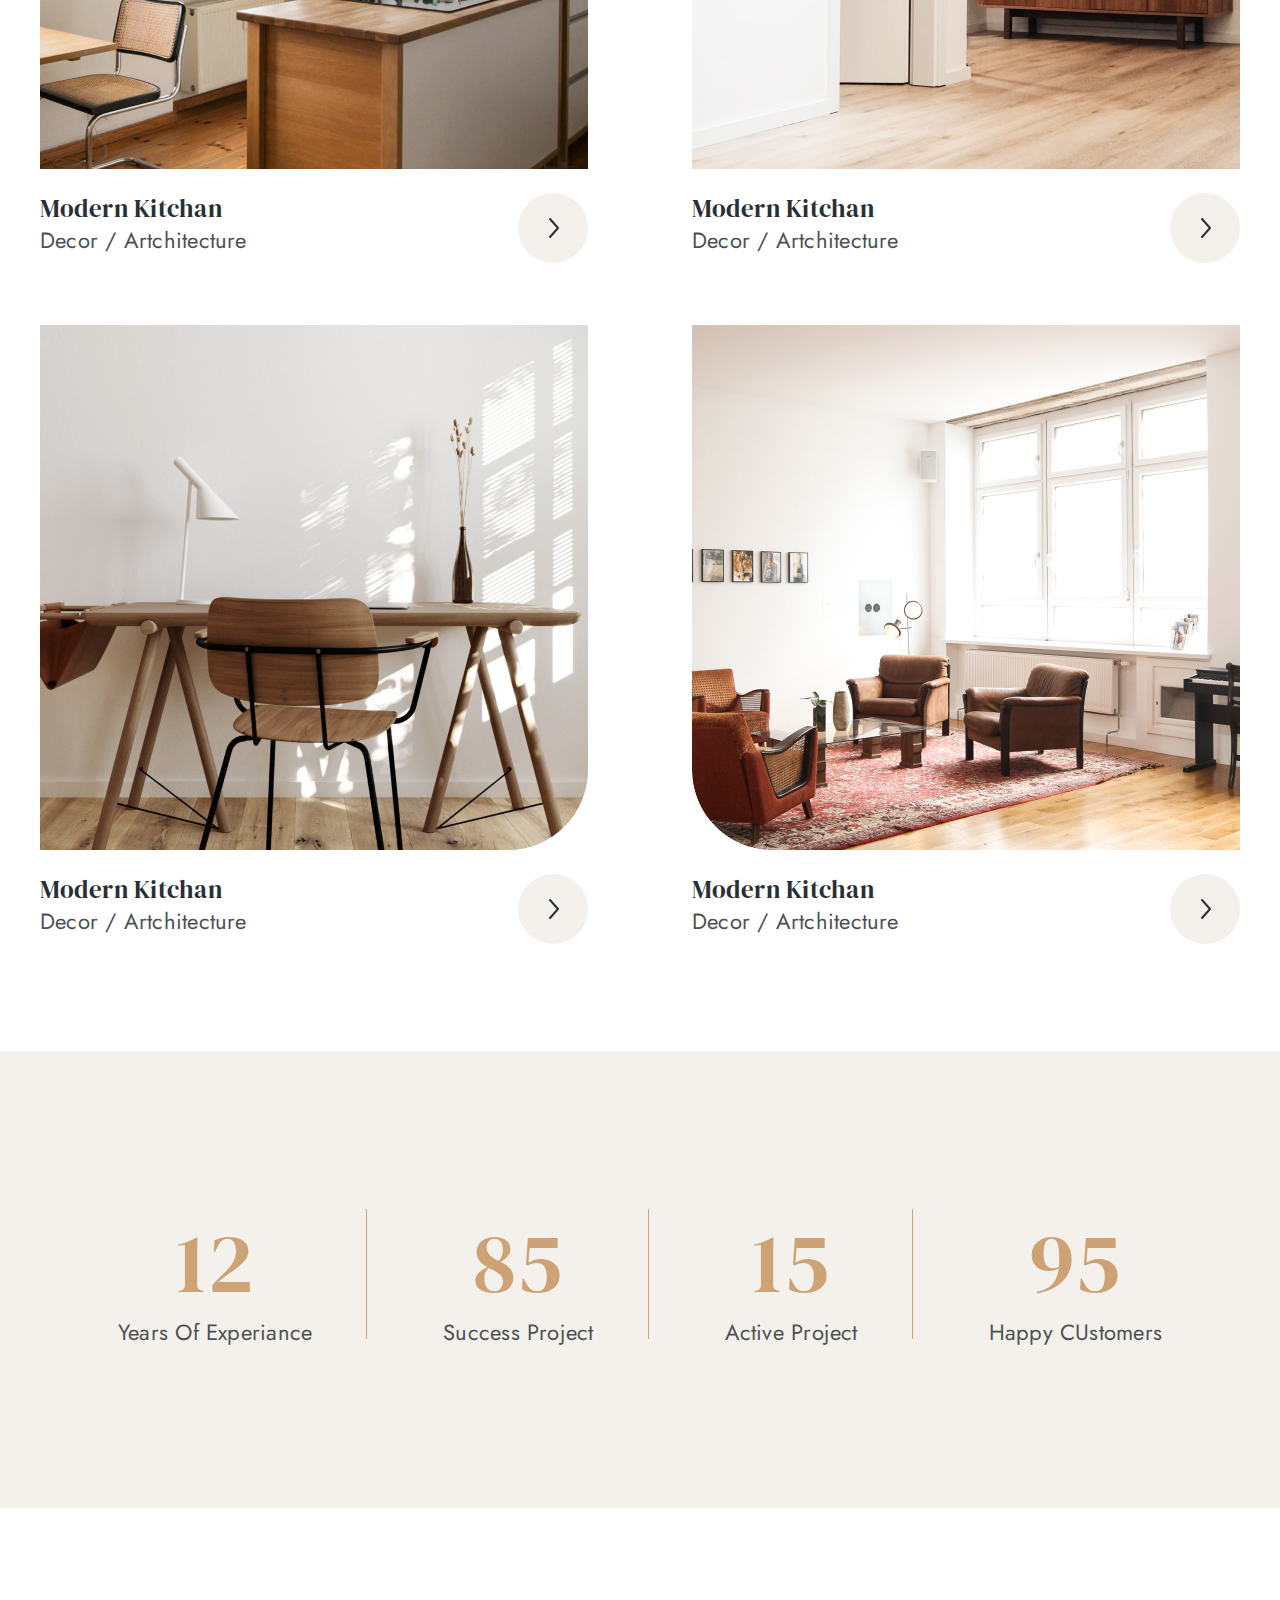
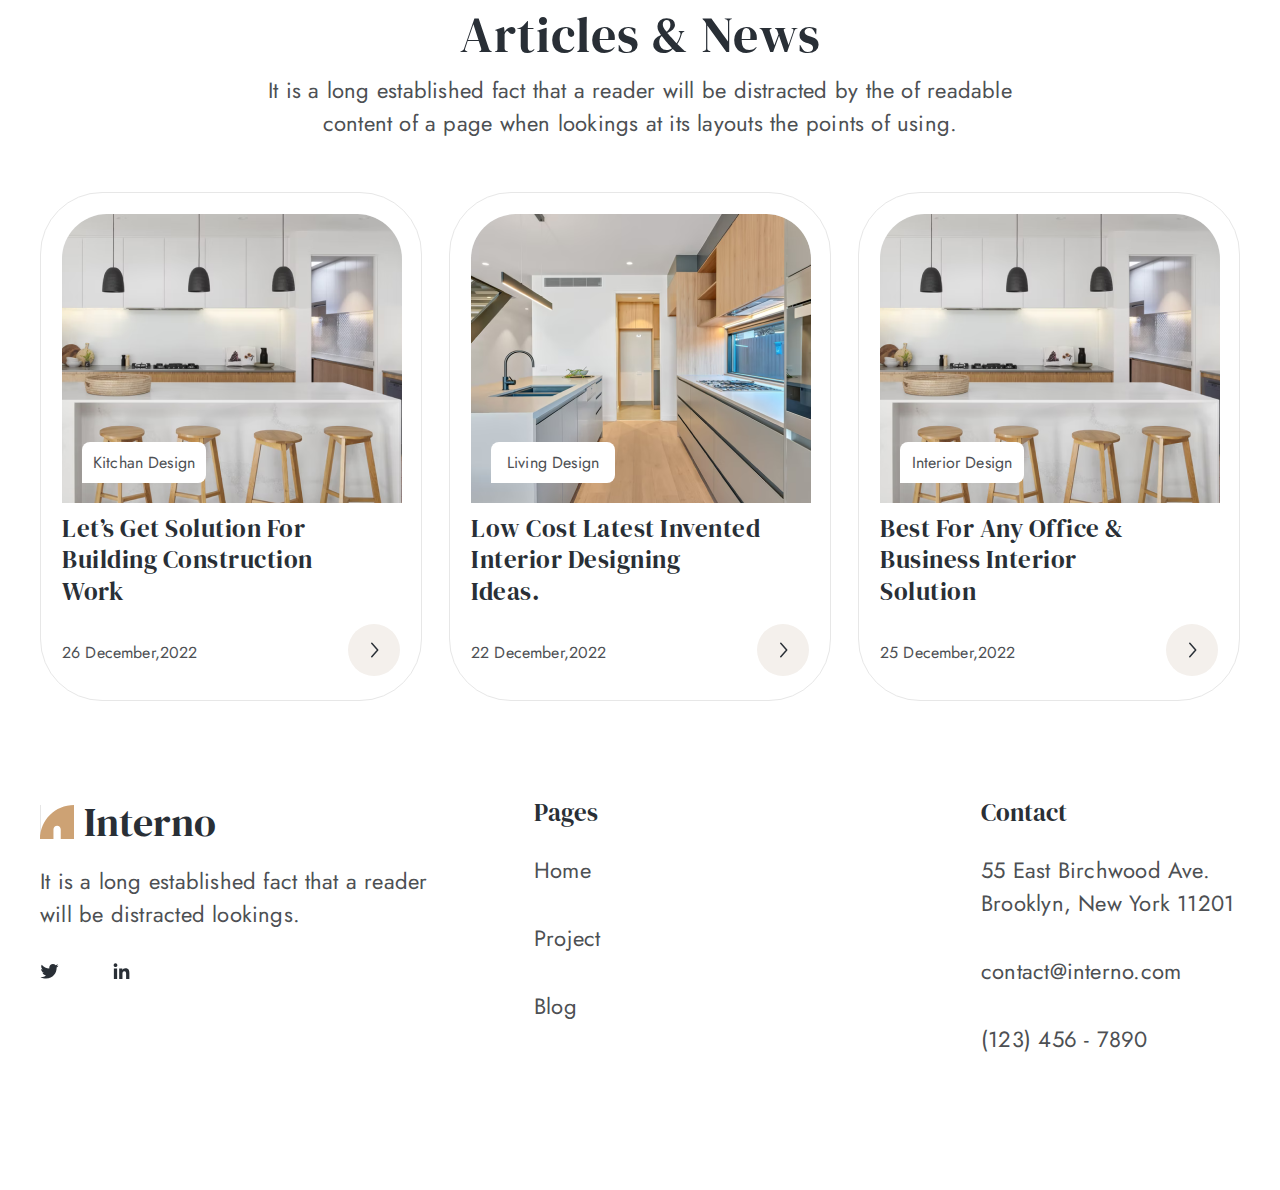
==== commit fc36b2ec: "Merge pull request #3 from Polina351/homework_2" ====
--- a/index.html
+++ b/index.html
@@ -19,13 +19,12 @@
     </div>
     <div class="nav">
         <ul class="nav__lists">
-            <li><a href="" class="nav__link">Home</a></li>
-            <li><a href="" class="nav__link">Project</a></li>
-            <li><a href="" class="nav__link">Blog</a></li>
+            <li><a href="index.html" class="nav__link">Home</a></li>
+            <li><a href="#" class="nav__link">Project</a></li>
+            <li><a href="blog.html" class="nav__link">Blog</a></li>
         </ul>
     </div>
 </header>
-</body>
 <main class="main">
     <section class="top container">
         <h1 class="title">Let Your Home
@@ -151,7 +150,7 @@
                 </div>
             </div>
             <div class="articles__elem">
-                <div class="articles__image articles__image3">
+                <div class="articles__image articles__image3" style="background-image: url(img/index_image/articles_img1.png)">
                     <div class="articles__label">
                         <div class="label__text">Interior Design</div>
                     </div>
@@ -211,4 +210,5 @@
         </div>
     </div>
 </footer>
+</body>
 </html>--- a/style/style.css
+++ b/style/style.css
@@ -220,6 +220,7 @@
     letter-spacing: 0.22px;
 }
 /* articles*/
+
 .articles {
     display: flex;
     flex-direction: column;
@@ -228,6 +229,7 @@
 }
 .articles__cards {
     display: flex;
+    flex-wrap: wrap;
     justify-content: center;
     gap: 27px;
 }
